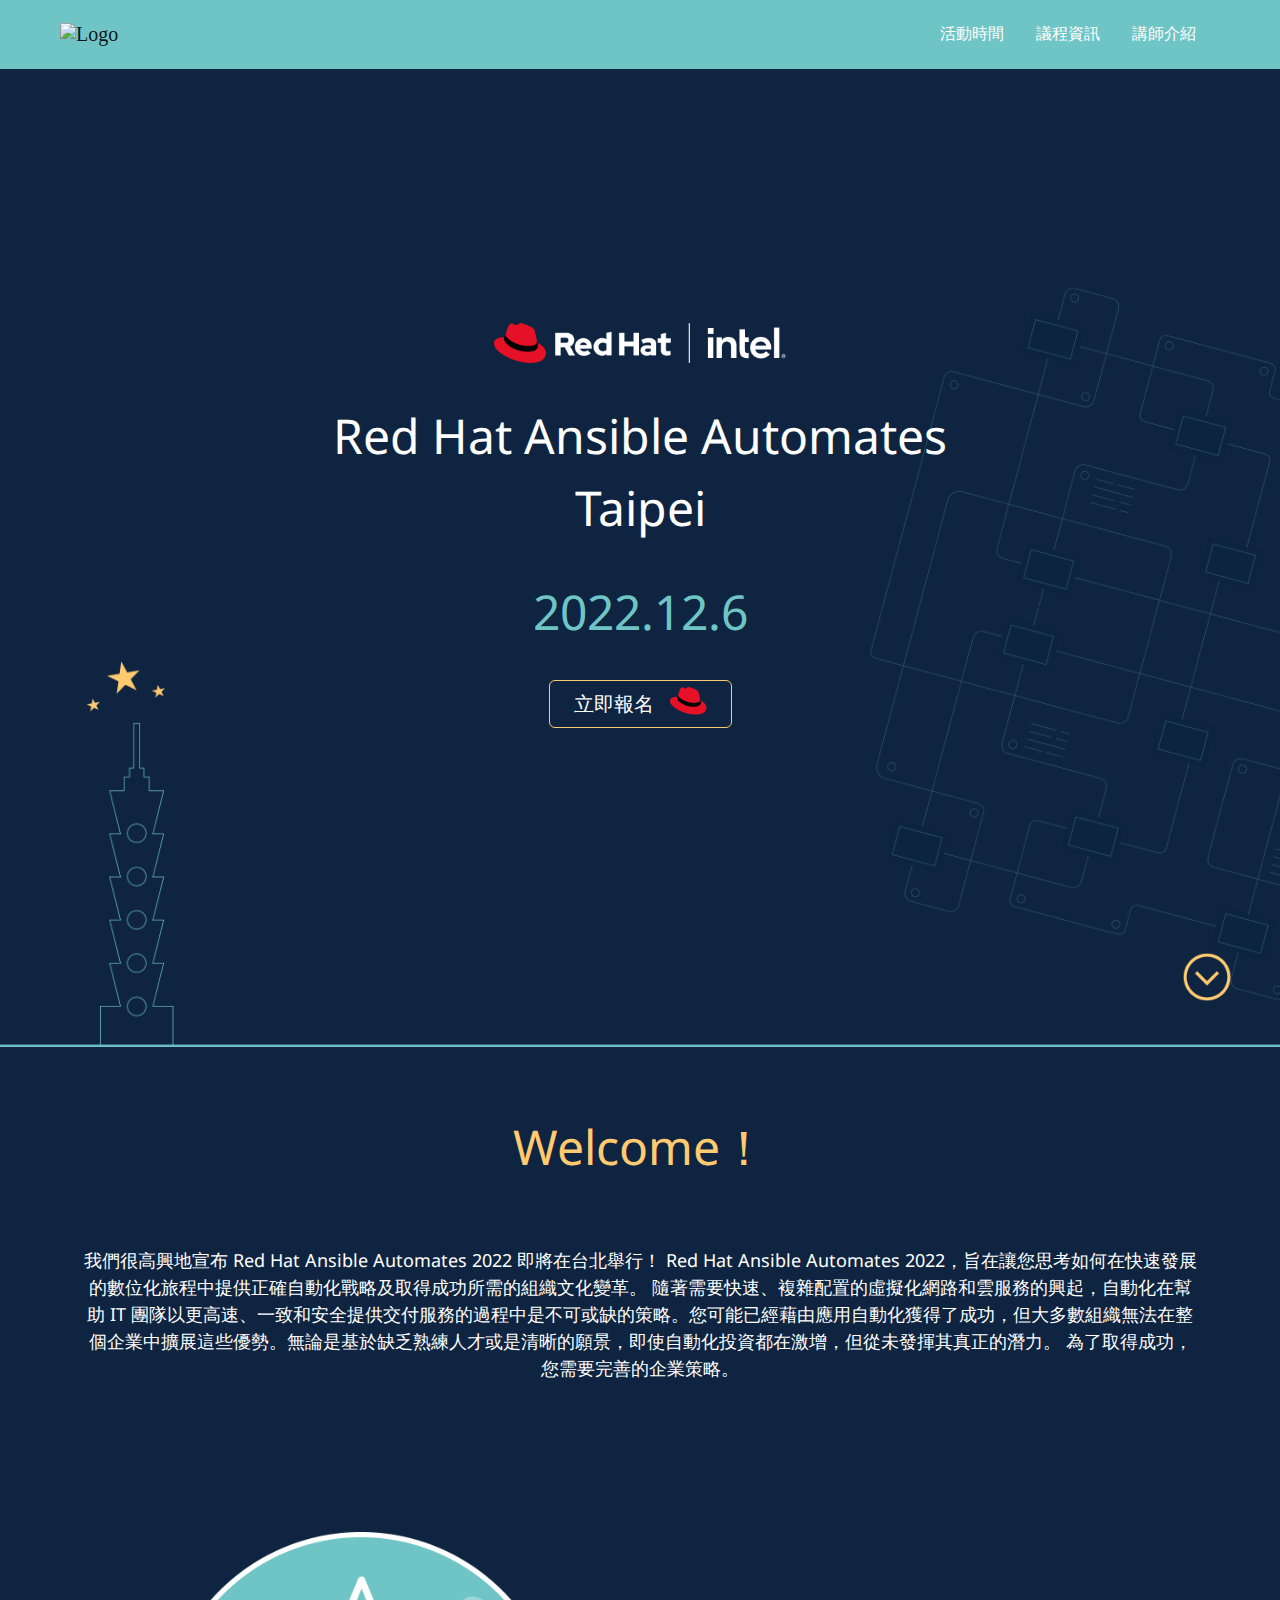
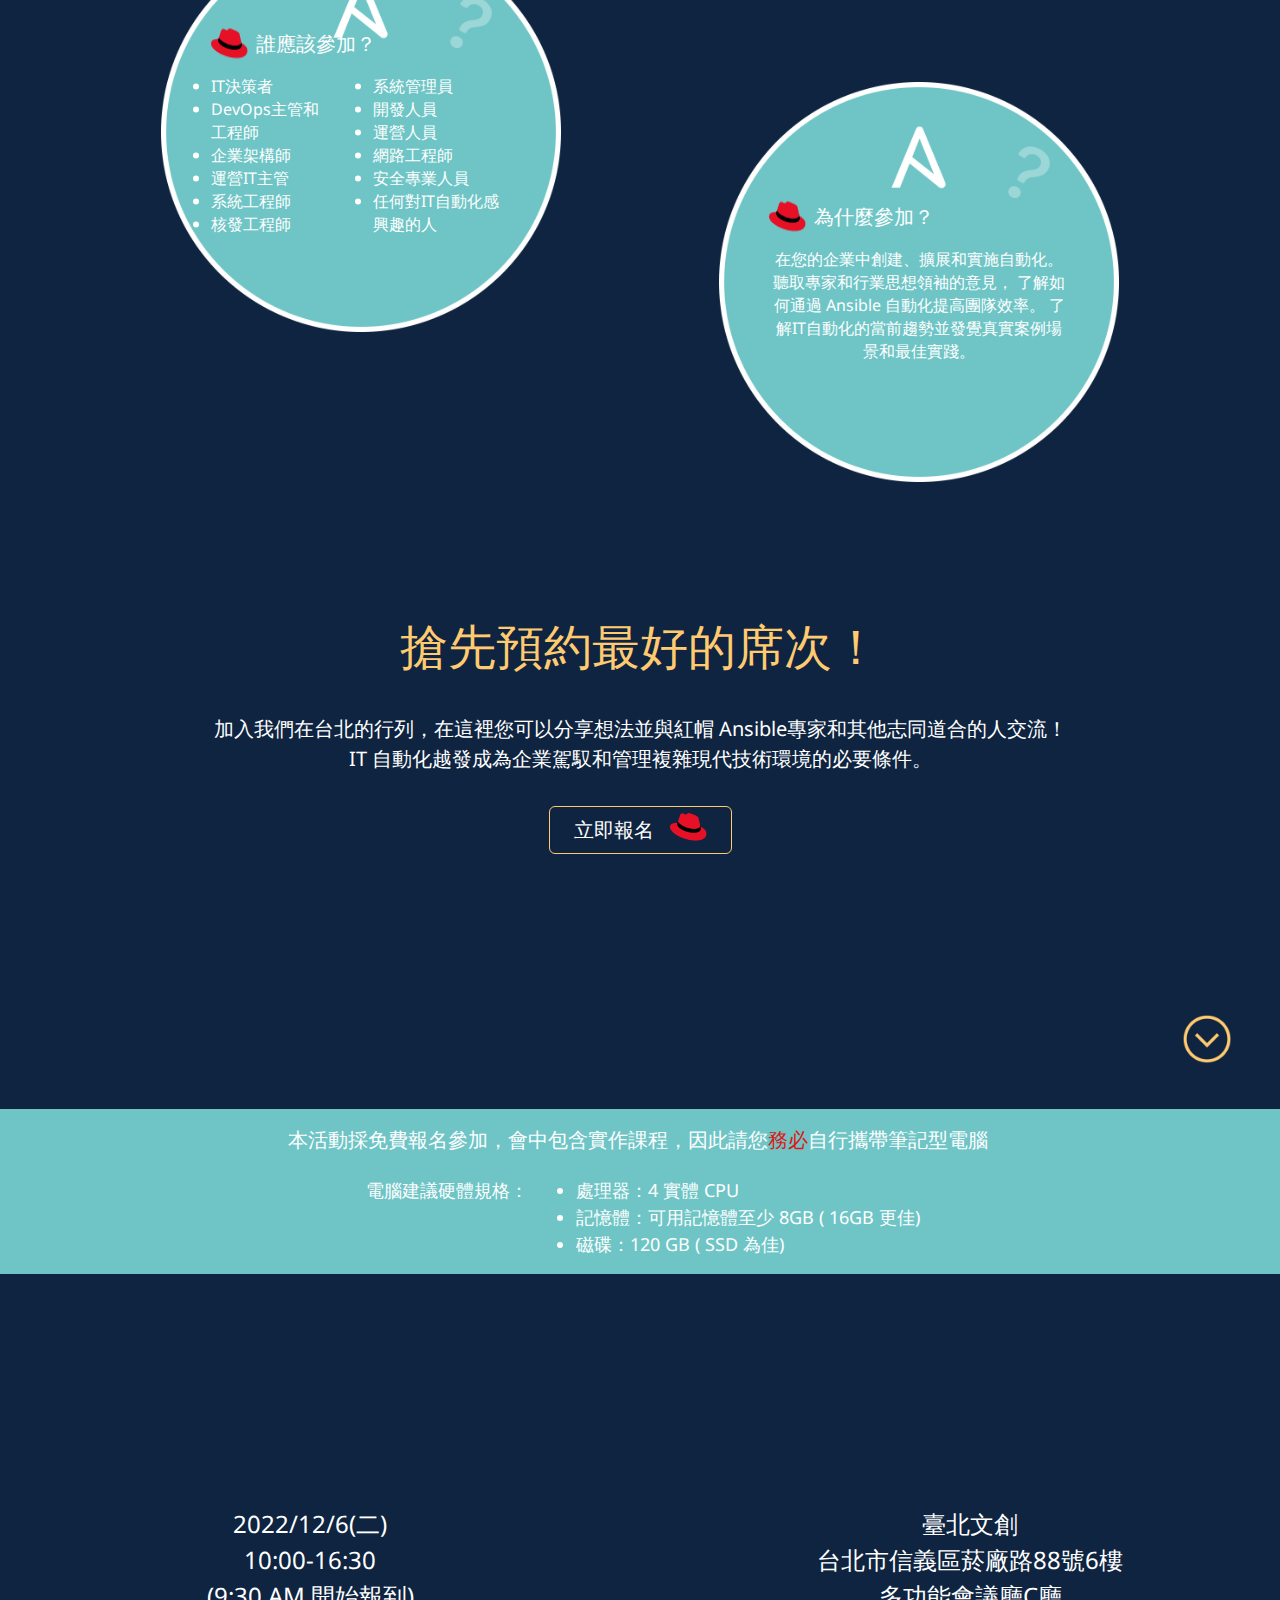
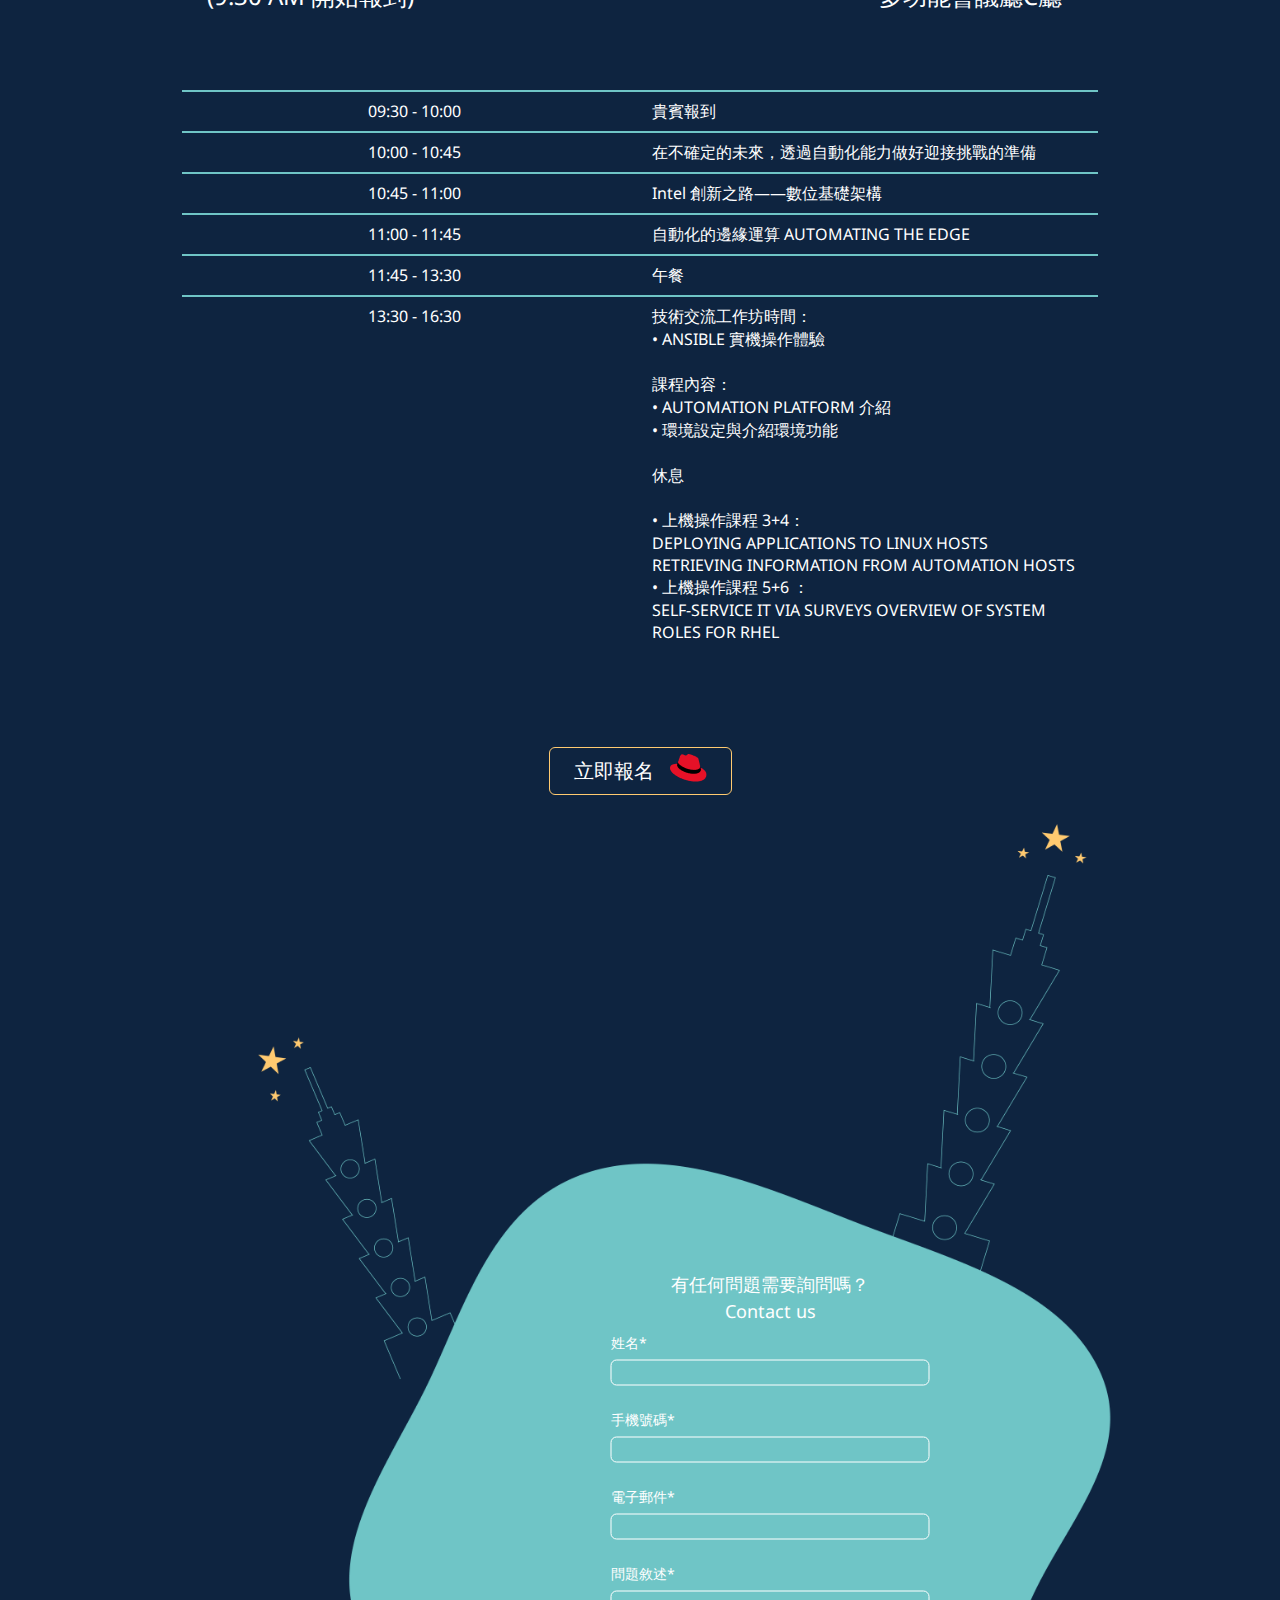
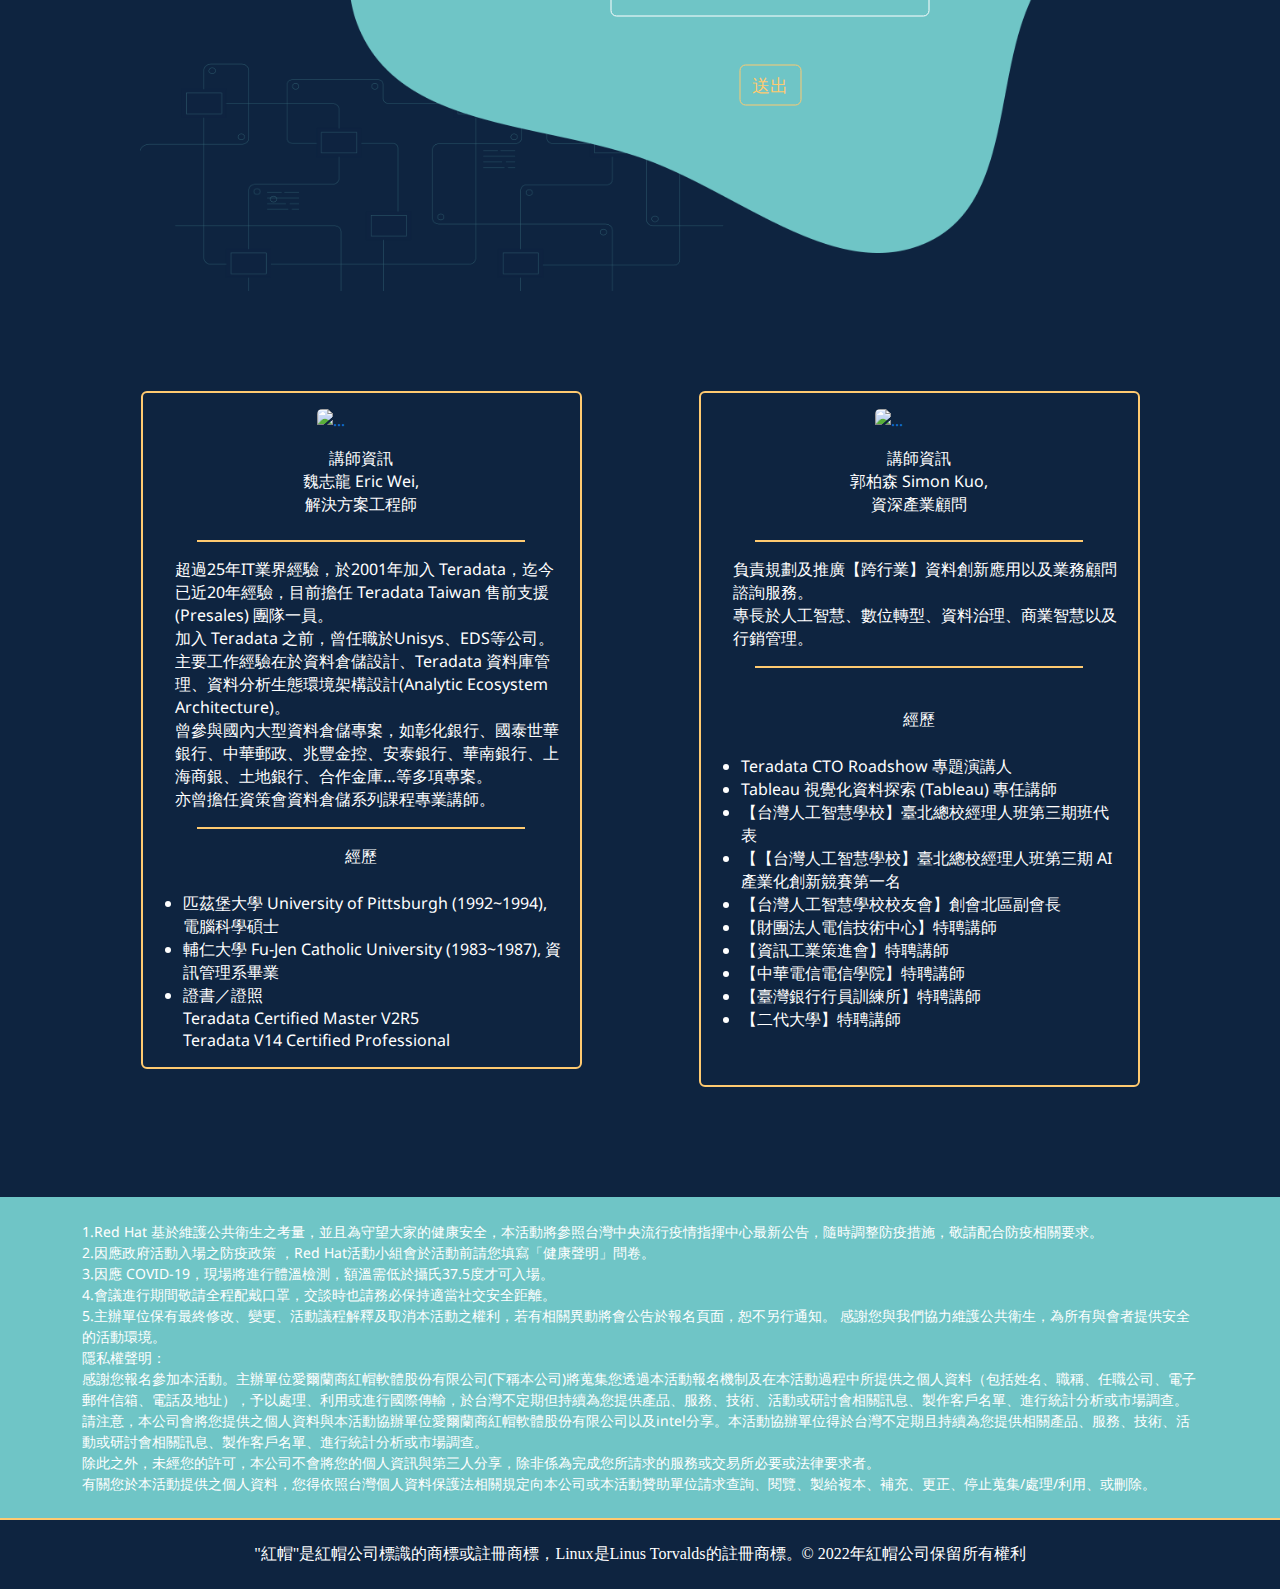
==== index.html @ 202f516d "add file" ====
<!DOCTYPE html>
<html lang="en">
  <head>
    <meta charset="UTF-8" />
    <meta http-equiv="X-UA-Compatible" content="IE=edge" />
    <meta name="viewport" content="width=device-width, initial-scale=1.0" />
    <title>Red Hat Ansible Automates Taipei</title>

    <!-- 網址縮圖 -->
    <meta property="og：url" content="#" />
    <meta property="og：type" content="website" />
    <meta property="og：title" content="#" />
    <meta property="og：description" content="#" />
    <meta property="og：image" content="images/share.jpg" />
    <meta name="description" content="#" />

    <!-- 引用bs5.2.2 (local自行放） -->
    <!-- <link rel="stylesheet" href="bootstrap-5.2.2-dist/css/bootstrap.min.css"> -->
    <!-- 引用font awesome 6.2.1  -->
    <link rel="stylesheet" href="fontawesome-free-6.2.1-web/css/all.css" />

    <!-- 引用favicon (local自行放） -->
    <link rel="shortcut icon" href="images/favicon.ico" />
    <!-- 自行設定 my bs css -->
    <link rel="stylesheet" href="SCSS/all.css" />
    <!-- 自行設定css -->
    <link rel="stylesheet" href="css/reset.css" />
    <link rel="stylesheet" href="css/style.css" />

    <link rel="preconnect" href="https://fonts.googleapis.com" />
    <link rel="preconnect" href="https://fonts.gstatic.com" crossorigin />
    <link
      href="https://fonts.googleapis.com/css2?family=Noto+Sans:wght@400;500;700;900&display=swap"
      rel="stylesheet"
    />

    <style>
      * {
        /* outline: 1px solid rgb(141, 114, 127); */
      }

      @import url("https://fonts.googleapis.com/css2?family=Noto+Sans:wght@400;500;700;900&display=swap");
    </style>
  </head>

  <body>
    <!-- header -->
    <nav class="navbar navbar-expand-lg nav-padding position-sticky top-0 align-items-center " >
      <div class="container-fluid justify-content-between">
        <a class="navbar-brand logo-size ps-0 ps-sm-5 d-flex align-items-center welcome-hover " href="#">
          <img src="images/logo.png" class="w-100" alt="Logo" >
        </a>

        <button
          class="navbar-toggler"
          type="button"
          data-bs-toggle="collapse"
          data-bs-target="#navbarNavDropdown"
          aria-controls="navbarNavDropdown"
          aria-expanded="false"
          aria-label="Toggle navigation"
        >
          <!-- <span class="navbar-toggler-icon white-color"></span> -->
          <i class="fa-solid fa-bars font-color-white"></i>
        </button>

        <div
          class="collapse navbar-collapse justify-content-end pe-5"
          id="navbarNavDropdown"
        >
          <ul class="navbar-nav font-size-mobile">
            <li class="nav-item me-3">
              <a class="nav-link active" aria-current="page" href="#time"
                >活動時間</a
              >
            </li>
            <li class="nav-item me-3">
              <a class="nav-link" href="#agenda">議程資訊</a>
            </li>
            <li class="nav-item me-3">
              <a class="nav-link" href="#speakers">講師介紹</a>
            </li>
          </ul>
        </div>
      </div>
    </nav>

    <!-- col那層不要另外寫寬度!! -->
    <main class="mx-auto" id="out_block">
      <!-- home-page -->
      <section class="text-center banner-bg w-100 " id="time">
        <div class="container " id="scroll-top">
          <div class="row">
            <div class="col-11 col-md-8 mx-auto box animation-scale-1 ">
              <div class="a-logo margin-top-2  mobile-margin-top-100 padding-bottom-4 welcome-hover box animation--rotate">
                <img src="images/a-logo.png" alt=""  />
              </div>
              <div class="row">
                <div class=" col-md-5 mx-auto welcome-hover">
                  <div class="redhat-logo padding-bottom-4  mx-auto w-100">
                    <img src="images/redhat-logo.png" class="w-100" alt="" />
                  </div>
                </div>
              </div>
              <div class="padding-bottom-4 welcome-hover">
                <h1>Red Hat Ansible Automates Taipei</h1>
              </div>
              <div class="padding-bottom-4 welcome-hover">
                <h1 class="font-color-green">2022.12.6</h1>
              </div>  
              <!-- btn -->
              <div class="margin-bottom-7 ">
                <button
                  type="button"
                  class="btn btn-outline-warning d-flex mx-auto padding-for-btn align-items-center  "
                  onclick="window.open('https://www.google.com/webhp?hl=zh-TW&sa=X&ved=0ahUKEwjswduJmYr8AhWWet4KHfq8CdEQPAgI')" 
                >
                  <div class="me-3">
                    <h5>立即報名</h5>
                  </div>
                  <div class="btn-icon">
                    <img src="images/hat.png" alt="" />
                  </div>
                </button>
              </div>

            </div>
          </div>
        </div>

        <!-- go-down -->
        <div class="d-flex  justify-content-end padding-bottom-5 me-5 go-down-hover ">
          <div class="go-down">
            <img src="images/go-down.png" class="w-100" alt="" />
          </div>
        </div>
      </section> 

      <!-- <div class="green-line margin-bottom-2"></div> -->

      <!-- Welcome！ -->
      <section class="container text-center margin-bottom-2 " style="cursor:pointer;">
        <div class="row">
          <h1 class="text-warning padding-bottom-8 padding-top-8 welcome-hover">Welcome！</h1>
          <h6 class="margin-bottom-7">
            我們很高興地宣布 Red Hat Ansible Automates 2022 即將在台北舉行！ Red
            Hat Ansible Automates
            2022，旨在讓您思考如何在快速發展的數位化旅程中提供正確自動化戰略及取得成功所需的組織文化變革。
            隨著需要快速、複雜配置的虛擬化網路和雲服務的興起，自動化在幫助 IT
            團隊以更高速、一致和安全提供交付服務的過程中是不可或缺的策略。您可能已經藉由應用自動化獲得了成功，但大多數組織無法在整個企業中擴展這些優勢。無論是基於缺乏熟練人才或是清晰的願景，即使自動化投資都在激增，但從未發揮其真正的潛力。
            為了取得成功，您需要­­完善的企業策略。
          </h6>
        </div>
        
      </section>


      <!--兩顆球 -->
      <section class="container text-center margin-bottom-4" style="cursor:pointer;">
        <div class="row mx-auto ">
          <div class="col-md-6 mx-auto left-ball-position ball-rotate" >
            <div class="card-circle mx-auto">
              <div class="card-word w-75">
                <div class="circle-title d-flex padding-bottom-2">
                  <img src="images/hat.png" alt="">
                 <h5 class="mx-2">誰應該參加？</h5> 
                </div>
                <div class="circle-content d-flex justify-content-around">
                  <div class="font-color-white me-5 ">
                    <ul class="list-style-type text-start ">
                      <li>IT決策者</li>
                      <li>DevOps主管和工程師</li>
                      <li>企業架構師</li>
                      <li>運營IT主管</li>
                      <li>系統工程師</li>
                      <li>核發工程師</li>
                    </ul>
                  </div>
                  <div class="font-color-white">
                    <ul class="list-style-type text-start">
                      <li>系統管理員</li>
                      <li>開發人員</li>
                      <li>運營人員</li>
                      <li>網路工程師</li>
                      <li>安全專業人員</li>
                      <li>任何對IT自動化感興趣的人</li>
                    </ul>
                  </div>
                </div>
              </div>
            </div>
          </div>

          <div class="col-md-6 mx-auto ball-rotate-2">
            <div class="card-circle mx-auto">
              <div class="card-word w-75">
                <div class="circle-title d-flex padding-bottom-2">
                  <img src="images/hat.png" alt="">
                 <h5 class="mx-2 ">為什麼參加？</h5> 
                </div>
                <div class="circle-content d-flex justify-content-between">
                  <div class="font-color-white ">
                    <p>
                      在您的企業中創建、擴展和實施自動化。
                      聽取專家和行業思想領袖的意見，
                      了解如何通過 Ansible 自動化提高團隊效率。
                      了解IT自動化的當前趨勢並發覺真實案例場景和最佳實踐。
                    </p>
                </div>
              </div>
            </div>
          </div>
     
        </div>
      </section>  

      <!--搶先預約最好的席次！-->
      <section class="container text-center margin-bottom-4 welcome-hover box animation-scale" style="cursor:pointer;">
        <div class="row">
          <h1 class="text-warning padding-bottom-4 ">搶先預約最好的席次！</h1>
          <h5>
            加入我們在台北的行列，在這裡您可以分享想法並與紅帽 Ansible專家和其他志同道合的人交流！
          </h5>
          <h5>
            IT 自動化越發成為企業駕馭和管理複雜現代技術環境的必要條件。
          </h5>
          <!-- btn -->
          <div class="padding-top-4 padding-bottom-4">
            <button
              type="button"
              class="btn btn-outline-warning d-flex mx-auto padding-for-btn align-items-center "
              onclick="window.open('https://www.google.com/webhp?hl=zh-TW&sa=X&ved=0ahUKEwjswduJmYr8AhWWet4KHfq8CdEQPAgI')" 
            >
              <div class="me-3">
                <h5>立即報名</h5>
              </div>
              <div class="btn-icon">
                <img src="images/hat.png" alt="" />
              </div>
            </button>
          </div>
        </div>  
      </section>
      <!-- go-down -->
      <div class="d-flex  justify-content-end padding-bottom-5 me-5 go-down-hover">
        <div class="go-down">
          <img src="images/go-down.png" class="w-100" alt="" />
        </div>
      </div>

      <!--報名注意事項提醒-->
      <section class="green-bg-agenda mx-auto text-center margin-bottom-7" id="agenda">
        <div class="note-word mx-auto p-3 ">
          <div class="d-flex justify-content-center">
            <i class="fa-solid fa-star text-warning mt-1 welcome-hover box animation-scale-star"></i>
            <h5>
              &nbsp;本活動採免費報名參加，會中包含實作課程，因此請您<span class="font-color-red">務必</span>自行攜帶筆記型電腦 &nbsp;
            </h5>
            <i class="fa-solid fa-laptop  font-color-white mt-1"></i>
          </div>

          <div class="container yellow-arrow-line">
            <img src="images/arrow-line.png" class="w-100"alt="">
          </div>
          <div class="d-flex  justify-content-center">
            <i class="fa-sharp fa-solid fa-gear font-color-white mt-1 welcome-hover"></i>
            <h6 class="me-5">
              &nbsp;電腦建議硬體規格：
            </h6>
            <h6>
              <ul class="list-style-type text-left">
                <li>處理器：4 實體 CPU </li>
                <li>記憶體：可用記憶體至少 8GB ( 16GB 更佳)  </li>
                <li>磁碟：120 GB ( SSD 為佳) </li>
              </ul>
            </h6>

          </div>
      
        </div>
      </section>
      
      <!--agenda-->
      <section class="container " >
        <div class="info-group margin-bottom-2   " >
          <div class="row ">
            <div class="time text-center welcome-hover col-12 col-md-4  mx-auto mb-4 mb-sm-0">
              <div class="time-icon mb-2 ">
                <i class="fa-regular fa-clock font-50 text-warning "></i>
              </div>
              <div class="time-content text-cente">
                <h4>2022/12/6(二)</h4>
                <h4>10:00-16:30</h4>
                <h4>(9:30 AM 開始報到)</h4>
              </div>
            </div>
            <div class="dividing-line welcome-hover dividing-line-rotate col-12 col-md-4  mx-auto" >
              <img src="images/中間分隔線.png" class="w-100"alt="">
            </div>
            <div class="location  text-center welcome-hover col-12 col-md-4  mx-auto">
              <div class="location-icon mb-2">
                <i class="fa-solid fa-location-dot font-50 text-warning"></i>
              </div>
              <div class="location-content text-center">
                <h4>臺北文創</h4>
                <h4>台北市信義區菸廠路88號6樓</h4>
                <h4>多功能會議廳C廳</h4>
              </div> 
            </div>
          </div>
        </div>
        
   

        <div class="agenda-green-line mx-auto w-80 font-color-white  margin-bottom-3" >
          <div class="row border-top-green p-2">
            <div class="col-md-6 text-center">
              <div class="agenda-time">09:30 - 10:00</div>
            </div>
            <div class="col-md-6">
              <div class="agenda-content">貴賓報到</div>
            </div>
          </div>
          <div class="row border-top-green p-2">
            <div class="col-md-6 text-center">
              <div class="agenda-time">10:00 - 10:45</div>
            </div>
            <div class="col-md-6">
              <div class="agenda-content">在不確定的未來，透過自動化能力做好迎接挑戰的準備 </div>
            </div>
          </div>
          <div class="row border-top-green p-2">
            <div class="col-md-6 text-center">
              <div class="agenda-time">10:45 - 11:00</div>
            </div>
            <div class="col-md-6">
              <div class="agenda-content">Intel 創新之路——數位基礎架構</div>
            </div>
          </div>
          <div class="row border-top-green p-2">
            <div class="col-md-6 text-center">
              <div class="agenda-time">11:00 - 11:45</div>
            </div>
            <div class="col-md-6">
              <div class="agenda-content">自動化的邊緣運算
                AUTOMATING THE EDGE </div>
            </div>
          </div>
          <div class="row border-top-green p-2">
            <div class="col-md-6 text-center">
              <div class="agenda-time">11:45 - 13:30</div>
            </div>
            <div class="col-md-6 ">
              <div class="agenda-content">午餐</div>
            </div>
          </div>
          <div class="row border-top-green p-2 ">
            <div class="col-md-6 text-center">
              <div class="agenda-time">13:30 - 16:30</div>
            </div>
            <div class="col-md-6">
              <div class="agenda-content">技術交流工作坊時間：<br>
                • ANSIBLE 實機操作體驗
                <br>
                <br>
                課程內容： <br>
                • AUTOMATION PLATFORM 介紹<br>
                • 環境設定與介紹環境功能
                <br>
                <br>
                休息
                <br>
                <br>
                • 上機操作課程 3+4： <br>
                DEPLOYING APPLICATIONS TO LINUX HOSTS RETRIEVING INFORMATION FROM AUTOMATION HOSTS <br>
                • 上機操作課程 5+6 ： <br>
                SELF-SERVICE IT VIA SURVEYS OVERVIEW OF SYSTEM ROLES FOR RHEL</div>
            </div>
          </div>

        </div>

        <div class= "animation-btn">
          <button
            type="button"
            class="btn btn-outline-warning d-flex mx-auto padding-for-btn align-items-center"
            onclick="window.open('https://www.google.com/webhp?hl=zh-TW&sa=X&ved=0ahUKEwjswduJmYr8AhWWet4KHfq8CdEQPAgI')" 
          >
            <div class="me-3">
              <h5>立即報名</h5>
            </div>
            <div class="btn-icon">
              <img src="images/hat.png" alt="" />
            </div>
          </button>
        </div>

      </section> 

      <!-- 手機版coupon -->
      <div class="coupon-for-mobile padding-top-3 mx-auto  box animation-scale">
        <img src="images/coupon.png" class="w-100  " alt="">
      </div>


      <!-- form -->
      <section>
        <div class="container margin-bottom-3 mobile-margin-bottom-0">
          <div class="form-bg position-relative mx-auto border-50 ">           
            <div class="coupon position-absolute ">
              <img src="images/coupon.png" class="w-100 animation-scale-coupon" alt="">
            </div>

      

            <div class="form position-absolute  mx-auto">
              <div class="text-center ">
                <div class="form-h4"> 
                  <i class="fa-regular fa-comment-dots font-color-white font-50 "></i>
                </div>
                <h4 class="form-h4">
                  有任何問題需要詢問嗎？
                </h4>
                <h4  class="form-h4">
                  Contact us
                </h4>
              </div>
              <div class="row mb-3 ">
                <label for="inputEmail3" class="col-6 col-form-label"> 
                  <h6>姓名*</h6>
                </label>
                <div class="col-sm-12">
                  <input type="email" class="form-control" id="inputEmail3">
                </div>
              </div>
              <div class="row mb-3">
                <label for="inputEmail3"class="col-6 col-form-label"> 
                  <h6>手機號碼* </h6>
                </label>
                <div class="col-sm-12">
                  <input type="email" class="form-control" id="inputEmail3">
                </div>
              </div>
              <div class="row mb-3">
                <label for="inputEmail3" class="col-6 col-form-label"> 
                  <h6>電子郵件*</h6>
                </label>
                <div class="col-sm-12">
                  <input type="email" class="form-control" id="inputEmail3">
                </div>
              </div>
              <div class="row mb-5 ">
                <label for="inputEmail3" class="col-6 col-form-label"> 
                  <h6>問題敘述*</h6>
                </label>
                <div class="col-sm-12">
                  <input type="email" class="form-control" id="inputEmail3">
                </div>
              </div>
            
              <button type="button" class="btn btn-outline-warning-form mx-auto d-block">
                  <h6 class="text-warning hover-color ">送出</h6>
              </button>
            </div>

            <!-- <div class="wire-board position-absolute">
              <img src="images/wire-board.png" class="w-100" alt="">
            </div> -->
             
            </div>
          </div>
        </div>

      </section>

      <!-- card -->
      <section id="speakers">
        <div class="container mb-5 mx-auto "  style="cursor:pointer;">
          <div class="row mx-auto">
            <div class="col-md-5  mx-auto mb-3 card-hover">
              <div class="card card-border " >
                <div class="speaker-img mx-auto mt-3 card-hover">
                  <img src="images/speaker-1.png" class="card-img-top padding-bottom-2 w-100" alt="...">
                </div>

                <div class="card-title font-color-white text-center padding-bottom-2">
                  講師資訊
                  <br>魏志龍 Eric Wei,
                  <br>解決方案工程師
                </div>
                <div class="border-top-yellow w-75 mx-auto "></div>
                <div class="card-body font-color-white ms-3" >
                  超過25年IT業界經驗，於2001年加入 Teradata，迄今已近20年經驗，目前擔任 Teradata Taiwan 售前支援(Presales) 團隊一員。
                  <br>加入 Teradata 之前，曾任職於Unisys、EDS等公司。主要工作經驗在於資料倉儲設計、Teradata 資料庫管理、資料分析生態環境架構設計(Analytic Ecosystem Architecture)。
                  <br>曾參與國內大型資料倉儲專案，如彰化銀行、國泰世華銀行、中華郵政、兆豐金控、安泰銀行、華南銀行、上海商銀、土地銀行、合作金庫…等多項專案。
                  <br>亦曾擔任資策會資料倉儲系列課程專業講師。
                </div>
                <div class="border-top-yellow w-75 mx-auto padding-bottom-2"></div>
                <div class="card-title font-color-white text-center ">
                  經歷
                </div>
                <div class="card-body font-color-white ">
                  <ul class="list-style-type ms-4">
                    <li>匹茲堡大學 University of Pittsburgh (1992~1994), 電腦科學碩士</li>
                    <li>輔仁大學 Fu-Jen Catholic University (1983~1987), 資訊管理系畢業</li>
                    <li>證書／證照
                      <br> Teradata Certified Master V2R5
                      <br> Teradata V14 Certified Professional
                    </li>
                  </ul>      
                </div>
              </div>
            </div>
            <div class="col-md-5 mx-auto card-hover">
              <div class="card card-border pb-md-3" >
                <div class="speaker-img mx-auto mt-3 card-hover">
                  <img src="images/speaker-2.png" class="card-img-top padding-bottom-2 w-100" alt="...">
                </div>

                <div class="card-title font-color-white text-center padding-bottom-2">
                  講師資訊
                  <br>郭柏森 Simon Kuo,
                  <br>資深產業顧問
                </div>
                <div class="border-top-yellow w-75 mx-auto"></div>
                <div class="card-body font-color-white ms-3">
                  負責規劃及推廣【跨行業】資料創新應用以及業務顧問諮詢服務。
                  <br>專長於人工智慧、數位轉型、資料治理、商業智慧以及行銷管理。
                  <br>
                </div>
                <div class="border-top-yellow w-75 mx-auto padding-bottom-5"></div>
                <div class="card-title font-color-white text-center ">
                  經歷
                </div>
                <div class="card-body font-color-white ">
                  <ul class="list-style-type ms-4">
                    <li>Teradata CTO Roadshow 專題演講人</li>
                    <li>Tableau 視覺化資料探索 (Tableau) 專任講師</li>
                    <li>【台灣人工智慧學校】臺北總校經理人班第三期班代表</li>
                    <li>【【台灣人工智慧學校】臺北總校經理人班第三期 AI 產業化創新競賽第一名</li>
                    <li>【台灣人工智慧學校校友會】創會北區副會長</li>
                    <li>【財團法人電信技術中心】特聘講師</li>
                    <li>【資訊工業策進會】特聘講師</li>
                    <li>【中華電信電信學院】特聘講師</li>
                    <li>【臺灣銀行行員訓練所】特聘講師</li>
                    <li>【二代大學】特聘講師</li>
                  </ul>
                  
                  
                  
                  
                  <br>      
                </div>
              </div>
            </div>
          </div>
        </div>
        <div class= "d-flex justify-content-end padding-bottom-5 me-5 go-top-hover" >
          <div class="go-top scroll-to-top "  >
            <a href="#scroll-top">
              <img src="images/go-top.png"  class="w-100" alt="" />
            </a>
          </div>
        </div>

      </section>

      <!-- footer -->
      <section class="green-bg ">
        <div class="container padding-bottom-3 padding-top-3"> 
          <ul class="p-14 font-color-white">
            <li>1.Red Hat 基於維護公共衛生之考量，並且為守望大家的健康安全，本活動將參照台灣中央流行疫情指揮中心最新公告，隨時調整防疫措施，敬請配合防疫相關要求。</li>
            <li>2.因應政府活動入場之防疫政策 ，Red Hat活動小組會於活動前請您填寫「健康聲明」問卷。</li>
            <li>3.因應 COVID-19，現場將進行體溫檢測，額溫需低於攝氏37.5度才可入場。</li>
            <li>4.會議進行期間敬請全程配戴口罩，交談時也請務必保持適當社交安全距離。</li>
            <li>5.主辦單位保有最終修改、變更、活動議程解釋及取消本活動之權利，若有相關異動將會公告於報名頁面，恕不另行通知。
              感謝您與我們協力維護公共衛生，為所有與會者提供安全的活動環境。<br>
              隱私權聲明：<br>
              感謝您報名參加本活動。主辦單位愛爾蘭商紅帽軟體股份有限公司(下稱本公司)將蒐集您透過本活動報名機制及在本活動過程中所提供之個人資料（包括姓名、職稱、任職公司、電子郵件信箱、電話及地址），予以處理、利用或進行國際傳輸，於台灣不定期但持續為您提供產品、服務、技術、活動或研討會相關訊息、製作客戶名單、進行統計分析或市場調查。
              <br>請注意，本公司會將您提供之個人資料與本活動協辦單位愛爾蘭商紅帽軟體股份有限公司以及intel分享。本活動協辦單位得於台灣不定期且持續為您提供相關產品、服務、技術、活動或研討會相關訊息、製作客戶名單、進行統計分析或市場調查。
              <br>除此之外，未經您的許可，本公司不會將您的個人資訊與第三人分享，除非係為完成您所請求的服務或交易所必要或法律要求者。
              <br>有關您於本活動提供之個人資料，您得依照台灣個人資料保護法相關規定向本公司或本活動贊助單位請求查詢、閱覽、製給複本、補充、更正、停止蒐集/處理/利用、或刪除。</li>
        </div>
       

      </section>

    </main>

    <footer class="text-center">
      <!-- <div class="border-top-yellow-move"></div> -->
      <p class="border-top-yellow p-4 ">
        "紅帽"是紅帽公司標識的商標或註冊商標，Linux是Linus Torvalds的註冊商標。© 2022年紅帽公司保留所有權利
      </p>
    </footer>

    <!-- jq-3.6.0.js & popper.js & bs.js (local自行放） -->
    <script type="text/javascript" src="js/jquery-3.6.0.js"></script>
    <script src="bootstrap-5.2.2-dist/js/popper.min.js"></script>
    <script src="bootstrap-5.2.2-dist/js/bootstrap.min.js"></script>
  </body>
</html>
---- css/style.css ----
html{
  height: 100%;
}

body{
  background: #0E2440;
 
}

nav{
  background: var(--main-color);;
  z-index: 99;
 
}

.nav-padding{
  padding: 16px 0px;
}

.logo-size{
 width: 240px; 
}

.navbar-toggler{
  border: 0 ; 

}

.navbar-toggler:focus{

  box-shadow: none;
}


@media (max-width: 576px) { 
  .font-size-mobile li a{
   font-size: 16px;
  }
  
}





.banner-bg{
  background-image: url(../images/banner-bg2.png);
  width: 100vw;
  /* height: 95vh; */
  background-repeat: no-repeat;
  background-size: cover;
  background-position: center bottom ;
  /* position: absolute; */

}


.redhat-logo{
 width: 300px;

}
.margin-top-1{
  margin-top: 100px;
}

.margin-top-2{
  margin-top: 200px;
}


@media (max-width: 576px) { 
  .mobile-margin-top-100{
    margin-top:100px 
  }
  
}



.green-line{
  width: 100%;
  border-bottom: 5px solid #6FC5C6;
}

.padding-for-btn{
  padding: 6px 24px;
}

.btn-outline-warning-form{
  --bs-btn-color: #FFCA70;
  --bs-btn-border-color: #FFCA70;
  --bs-btn-hover-color: #000;
  --bs-btn-hover-bg: #FFCA70;
  --bs-btn-hover-border-color: #FFCA70;
  --bs-btn-focus-shadow-rgb: 255, 202, 112;
  --bs-btn-active-color: #000;
  /* --bs-btn-active-bg: #FFCA70; */
  --bs-btn-active-border-color: #FFCA70;
  --bs-btn-active-shadow: inset 0 3px 5px rgba(0, 0, 0, 0.125);
  /* --bs-btn-disabled-color: #FFCA70; */
  --bs-btn-disabled-bg: transparent;
  --bs-btn-disabled-border-color: #FFCA70;
  --bs-gradient: none;
}

.go-down{
  width: 50px;
  
  
}

@media (max-width: 576px) { 
  .go-down{
    width: 35px;
    position: relative;
    right: -30px;
    bottom: -20px;
  }
  
}


/* go-down */
#go-down {
  /* position: fixed; */
  
}

.card-circle{
  background-image: url(../images/card-circle.png);
  background-repeat: no-repeat;
  background-size: cover;
  background-position: center;
  width:400px;
  height:400px;
  position: relative;
  
}

.left-ball-position{
  margin-top:-150px ;
  margin-bottom: 36px
}
/* 
@media screen and (max-width: 576x) {
  .card-circle {
    background-image: url("../images/small-circle.png");
    background-repeat: no-repeat;
    background-size: cover;
    background-position: center;
    width:400px;
    height:400px;
    position: relative;
    
  }
} */

@media (max-width: 576px) { 
  .card-circle {
    background-image: url("../images/small-circle.png");
    background-repeat: no-repeat;
    background-size: cover;
    background-position: center;
    width:300px;
    height:300px;
    position: relative;
    
  }
}


.card-word{
  position: absolute;
  /* left: 0;
  right: 0;
  top: 40%;
  bottom: 0; */
  top: 50%;
  left: 50%;
  transform: translate(-50%, -50%);

}


.circle-a-logo{
  width: 129px;
}

.list-style-type{
  list-style-type: disc
}

.green-bg,
.green-bg-agenda{
  background-color: var(--main-color);
}


@media (max-width: 576px) { 
  .green-bg-agenda{
    margin-bottom: 48px;
  }
}

.dividing-line{
  width: 80px;
}


@media (max-width: 768px) { 
  .dividing-line{
    display: none;
 
  }
}

.border-top-green{
  border-top: 2px solid var(--main-color);
  
}

@media (max-width: 768px) { 
.agenda-content{
  text-align: center;

  }
}

.coupon{
  width: 40%;
}
.form-bg{
  background-image: url("../images/form_101.png");
  max-width: 100%;
  width: 1000px;
  height: 1100px;
  background-repeat: no-repeat;
  background-size: cover;
  background-position:center;
  /* position: absolute; */

}

@media (max-width: 760px) { 
  .form-bg{
    background-image: url("../images/form-for-mobile.png");
    max-width: 100%;
    

    background-repeat: no-repeat;
    background-size: contain;
    background-position:center;
    margin-top: -200px;
   
  }

 
}




.form{
   /* left: 0;
  right: 0;
  top: 40%;
  bottom: 0; */
  top: 63%;
  left: 63%;
  transform: translate(-50%, -50%);

}

@media (max-width: 760px) { 

  .form{
   top: 50%;
   left: 50%;
   transform: translate(-50%, -50%);
  }
 
}

/* form裡面的內容字要變小 */
@media (max-width: 1500px) { 

	.form-h4 > .font-50{
		font-size: 30px;
		line-height: 150%;
	
	}

	.form-h4{
		font-size: 18px;
		line-height: 150%;
	
	}
	
	label > h6{
		font-size: 14px;
		line-height: 150%;
	
	}

  .form-control{
    padding: 0;
  }
}

.coupon{
 width: 450px;
 top: 60%;
 left: 10%;
 transform: translate(-50%, -50%);
 z-index: 1;

}




@media (max-width: 576px) { 

  .mobile-margin-bottom-0{
   margin-bottom: 0;
  }
 
}


.border-50{
  /* border: 5px solid #6dc37a; */
}


@media (max-width: 760px) { 
  .coupon{
    display:none;
   
   }
}

.coupon-for-mobile{
  display: none;
}

@media (max-width: 760px) { 
  .coupon-for-mobile{
    display:block;
    width: 360px;
    /* right: 60px; */
    top: -100px; 
    /* top: 150px;
    left: 50%;
    transform: translate(-50%, -50%);
    z-index: 1; */
    margin-top: 100px;
   
   }
}




.wire-board{
  width: 1000px;
  bottom: -20%;
  left: 10%;
  transform: translate(-50%, -50%);
  z-index: -1;
}

 @media (max-width: 760px) { 
  .wire-board{
    display:none;
  }
}

.hover-color:hover{
  color: #ffffff !important;
}

.card-border{
  border:2px solid #FFCA70; 
}


.speaker-img{
 width: 20%;
 
}

.border-top-yellow{
  border-top: 2px solid #FFCA70; 
}

.border-top-yellow-move{
  position:absolute;
  left:0;
  width:100%;
  height:5px;
  /* border-radius:50%; */
  background-color :#FFCA70;
  animation:move 5s infinite;
}

@keyframes move{
  0%{
    left:0;
  }
  50%{
    left:200px;
  }
  100%{
    left:500px;
  }
} 

/* css特效 */

.btn{
  transition: .3s;

}


.btn:hover{
  transform: scale(1.1);
}

li a:hover{
	color:#FFCA70 !important;
	transform: scale(1.1);
	
}

@media (max-width: 576px) { 
  li a:hover{
   
    transform: translate(5px,0px);
    
  }
}


.welcome-hover:hover{
  transform: scale(1.1);
}

.card-hover:hover{
  transform: scale(1.05);
}

@media (max-width: 576px) { 
  .card-hover:hover{
    transform: scale(1.01);
  }
}


.go-down-hover:hover{
  transform: translate(0px,10px);
}

.go-top-hover:hover{
  transform: translate(0px,-10px);
}


.margin-center{
  margin: 0 auto;

}



.scroll-to-top{
  width: 50px;
}


@media (max-width: 576px) { 
  .scroll-to-top{
    width: 35px;
    position: relative;
    right: -30px;
    bottom: -20px;
  }
  
}






/* 兩顆球球特效 */
.ball-rotate:hover{

  -moz-transform:rotate(5deg);
  -webkit-transform:rotate(5deg);
  -o-transform:rotate(5deg);
  -ms-transform:rotate(5deg);
  transform:rotate(5deg);
  /* transform: scale(1.1); */
}

.ball-rotate-2:hover{


  -moz-transform:rotate(-5deg);
  -webkit-transform:rotate(-5deg);
  -o-transform:rotate(-5deg);
  -ms-transform:rotate(-5deg);
  transform:rotate(-5deg);
}

/* logo特效 */
.box {
  /* width: 10rem;
  height: 10rem; */
  border-radius: 30px;
 
}

.animation--rotate {
  animation-name:rotate;
  /* animation-duration:3s; */
  /* animation-iteration-count:infinite; */
  animation-timing-function:ease-in-out;
  
  animation:6s ease-in-out rotate;
}

@keyframes rotate {
  0% {
    transform: rotate(0deg);
  }

  50% {
    transform: rotate(360deg);
  }

  100% {
    transform: rotate(0deg);
  }
}
/* ------------------------------ */
/* banner */

.animation-scale-1 {
  animation-name:scale-banner;
  animation-duration:3s;
  animation-iteration-count:1;
  animation-timing-function:linear;
}

@keyframes scale-banner {
  0% {
    transform: scale(1);
  }
  25% {
    transform: scale(0.7);
  }
  75% {
    transform: scale(1.1);
  }
  100% {
    transform: scale(1);
  }
}



/* 文字特效 */
.animation-scale {
  animation-name:scale-world;
  animation-duration:7s;
  animation-iteration-count:3;
  animation-timing-function:linear;
}

@keyframes scale-world {
  0% {
    transform: scale(1);
  }
  25% {
    transform: scale(0.8);
  }
  75% {
    transform: scale(1.1);
  }
  100% {
    transform: scale(1);
  }
}

/* form文字特效 */
.animation-scale-form {
  animation-name:scale-form;
  animation-duration:3s;
  animation-iteration-count:10;
  animation-timing-function:linear;
}

@keyframes scale-form {
  0% {
    transform: scale(0.8);
  }


  100% {
    transform: scale(1);
  }
}

/* 星星特效 */
.animation-scale-star {
  animation-name:scale;
  animation-duration:3s;
  animation-iteration-count:infinite;
  animation-timing-function:linear;
}

@keyframes scale {
  0% {
    transform: scale(1);
  }
  25% {
    transform: scale(0.7);
  }
  75% {
    tranform: scale(2);
  }
  100% {
    transform: scale(1.5);
  }
}

/* agenda中間仙女棒特效 */
.dividing-line-rotate {
  animation-name:rotate;
  /* animation-duration:3s; */
  /* animation-iteration-count:; */
  animation-timing-function:ease-in-out;
  
  animation:5 10s ease-in-out rotate;
}

@keyframes rotate {
  0% {
    transform: rotate(0deg);
  }

  50% {
    transform: rotate(90deg);
  }

  100% {
    transform: rotate(0deg);
  }
}


@media (max-width: 576px) { 

  @keyframes rotate {
    0% {
      transform: rotate(0deg);
    }
  
    50% {
      transform: rotate(0deg);
    }
  
    100% {
      transform: rotate(0deg);
    }
  }
 
}





/* coupon */
.animation-scale-coupon {
  animation-name:scale-coupon;
  animation-duration:3s;
  animation-iteration-count:infinite;
  animation-timing-function:linear;
}

@keyframes scale-coupon {
  0% {
    transform: scale(1);
  }

  50% {
    transform: scale(1.05);
  }
  100% {
    transform: scale(1);
  }
}


/* btn */
.animation-btn {
  animation-name:animation-btn;
  animation-duration:3s;
  animation-iteration-count: infinite;
  animation-timing-function:linear;
}

@keyframes animation-btn {
  0% {
    transform: scale(1);
  }
  50% {
    transform: scale(1.1);
  }

  100% {
    transform: scale(1);
  }
}
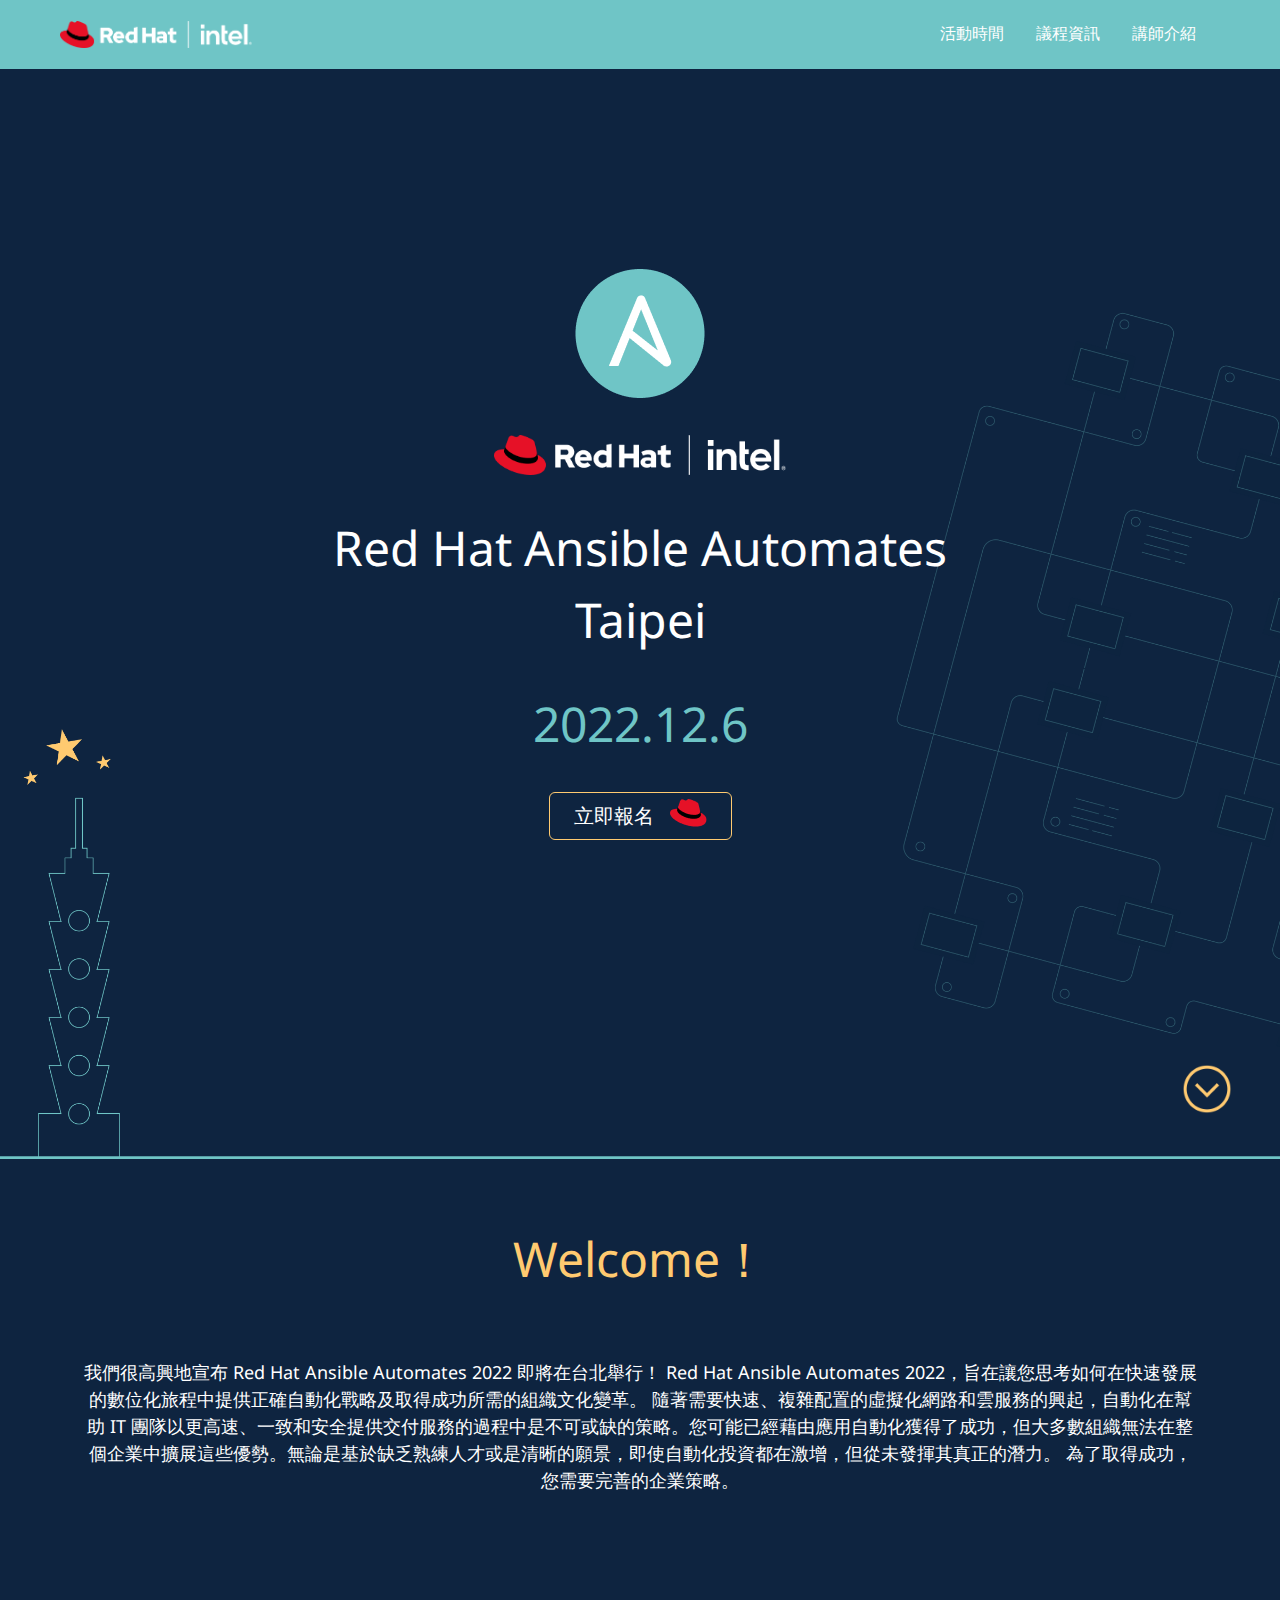
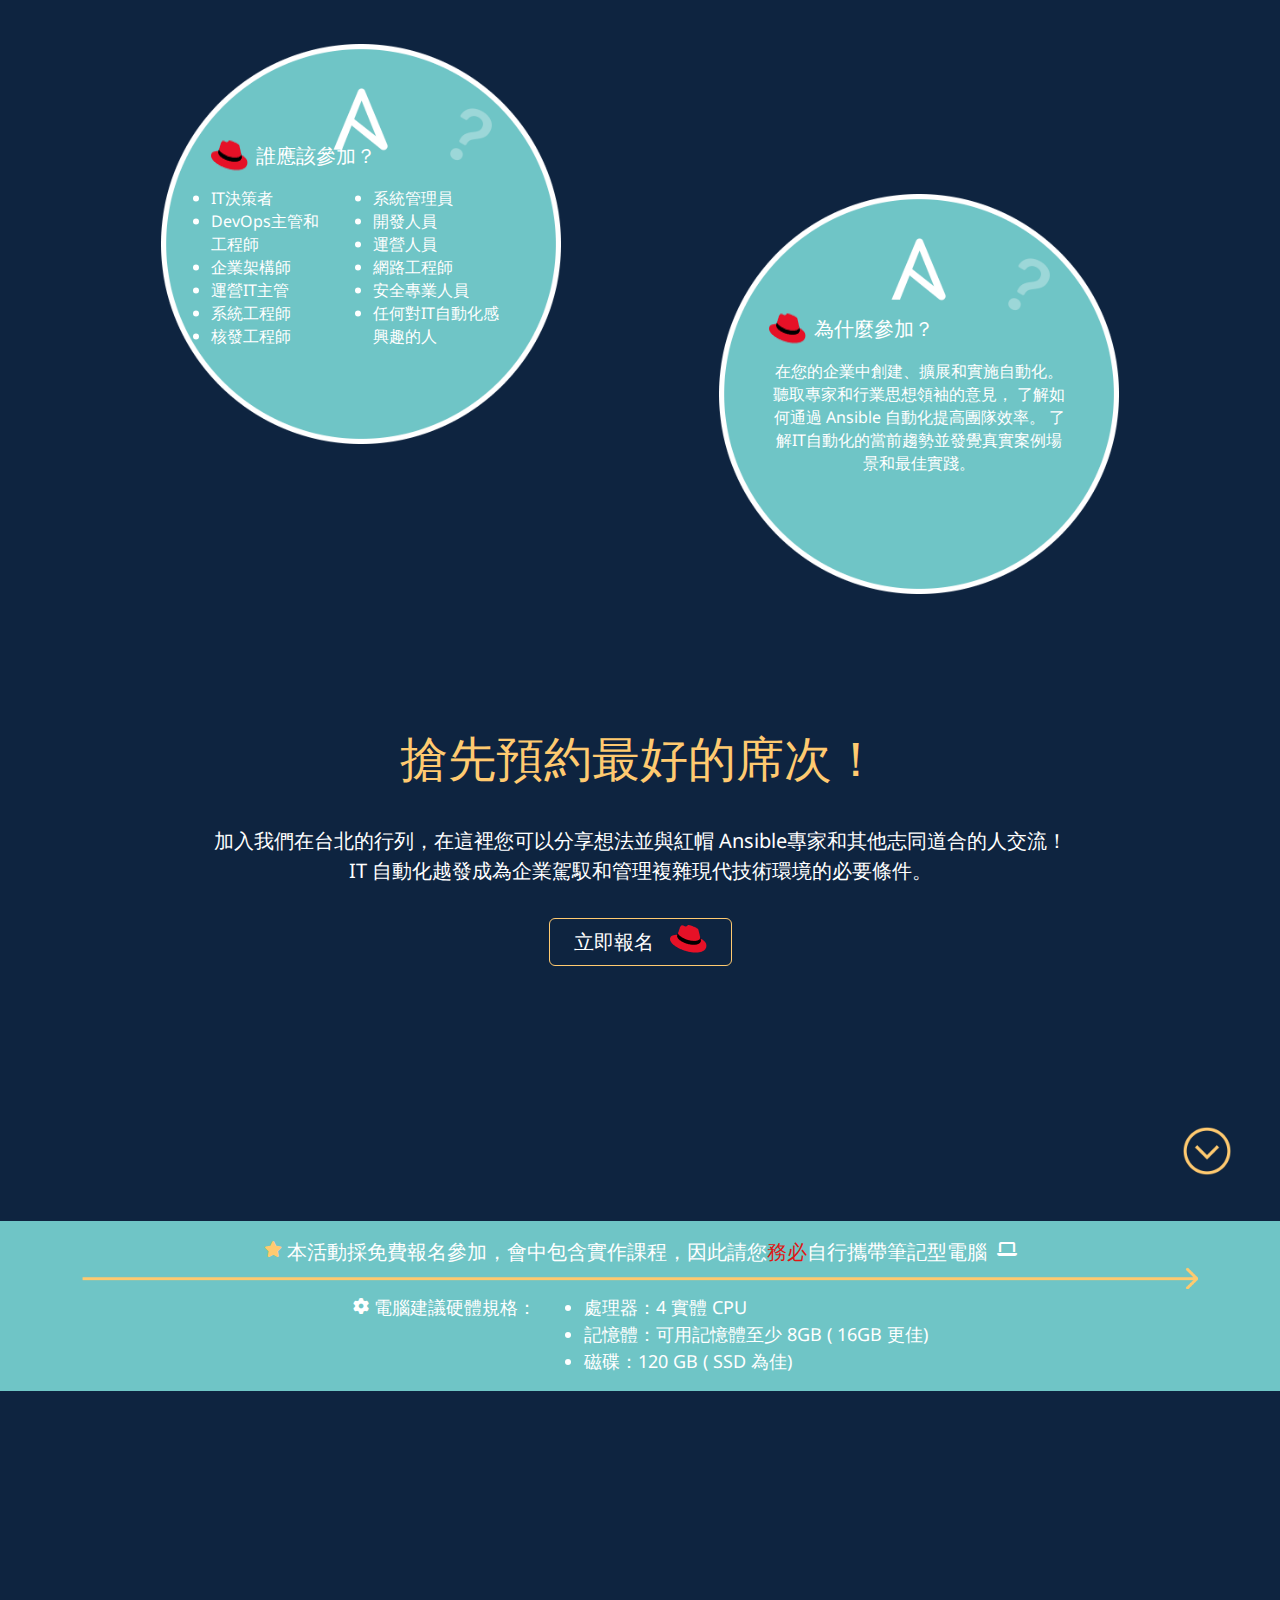
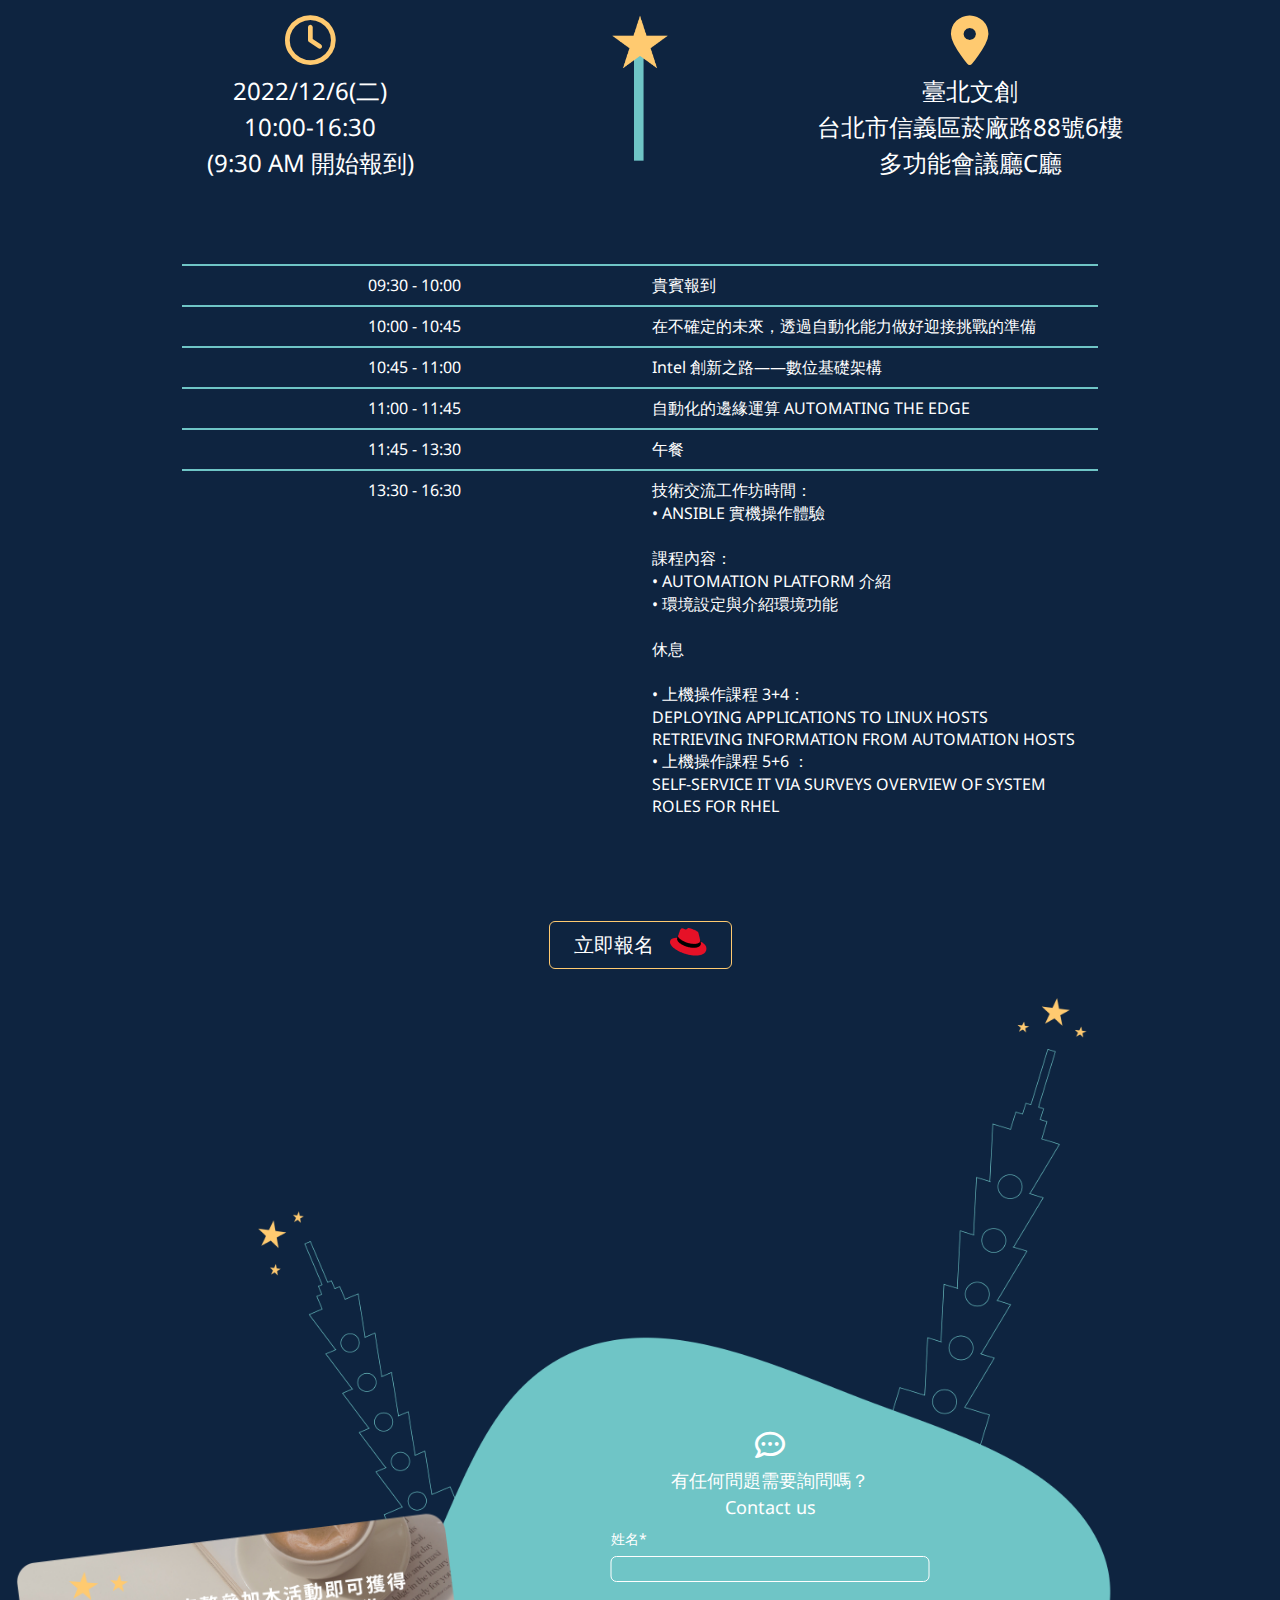
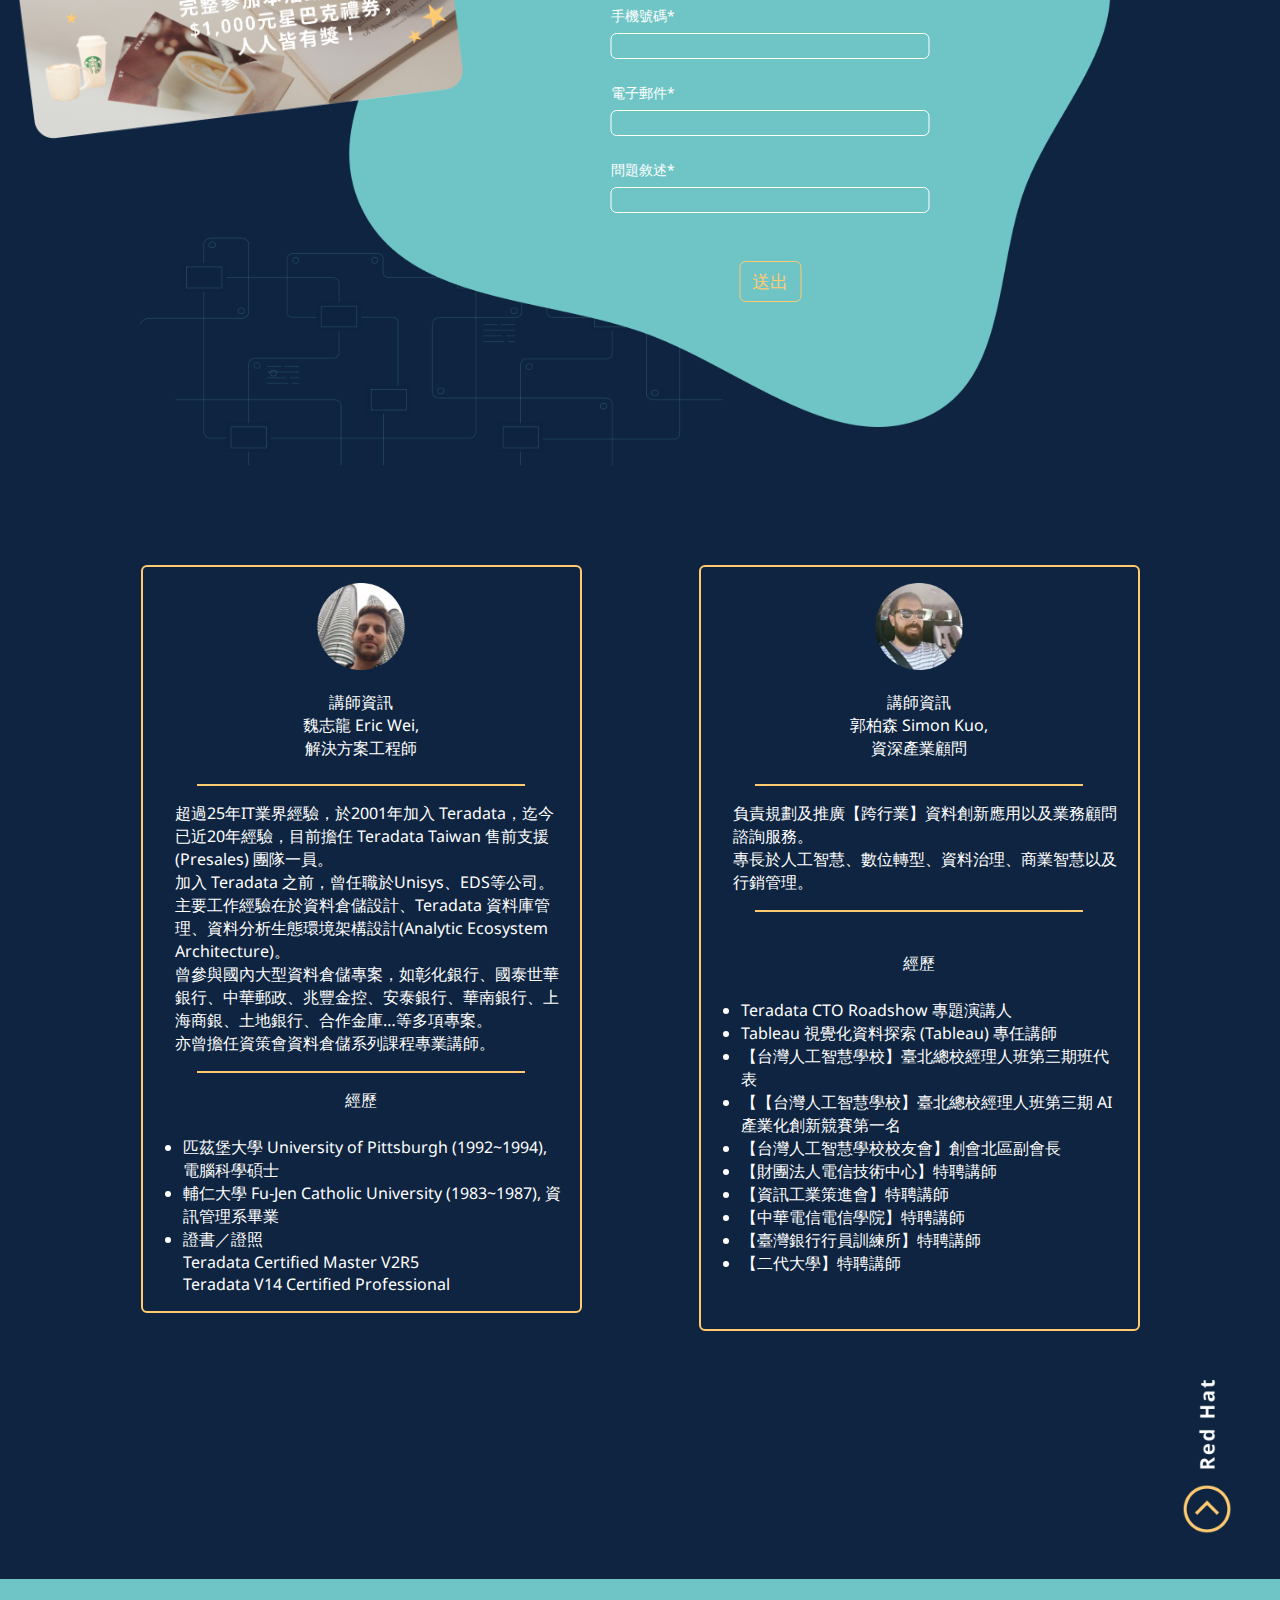
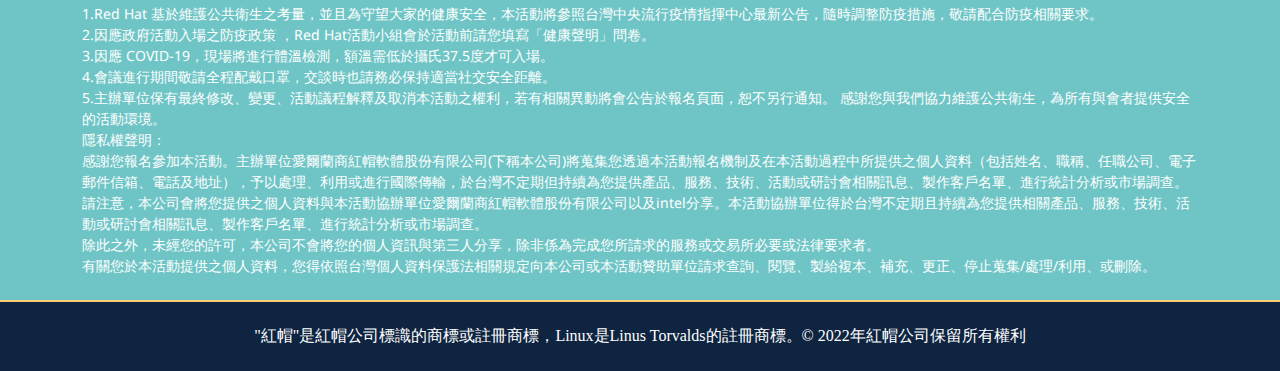
==== commit 11305b2d: "add html" ====
--- a/index.html
+++ b/index.html
@@ -17,7 +17,10 @@
     <!-- 引用bs5.2.2 (local自行放） -->
     <!-- <link rel="stylesheet" href="bootstrap-5.2.2-dist/css/bootstrap.min.css"> -->
     <!-- 引用font awesome 6.2.1  -->
-    <link rel="stylesheet" href="fontawesome-free-6.2.1-web/css/all.css" />
+    <!-- <link rel="stylesheet" href="fontawesome-free-6.2.1-web/css/all.css" /> -->
+    <link rel="stylesheet" href="https://cdn.jsdelivr.net/npm/@fortawesome/fontawesome-free@6.2.1/css/all.min.css">
+
+    
 
     <!-- 引用favicon (local自行放） -->
     <link rel="shortcut icon" href="images/favicon.ico" />
